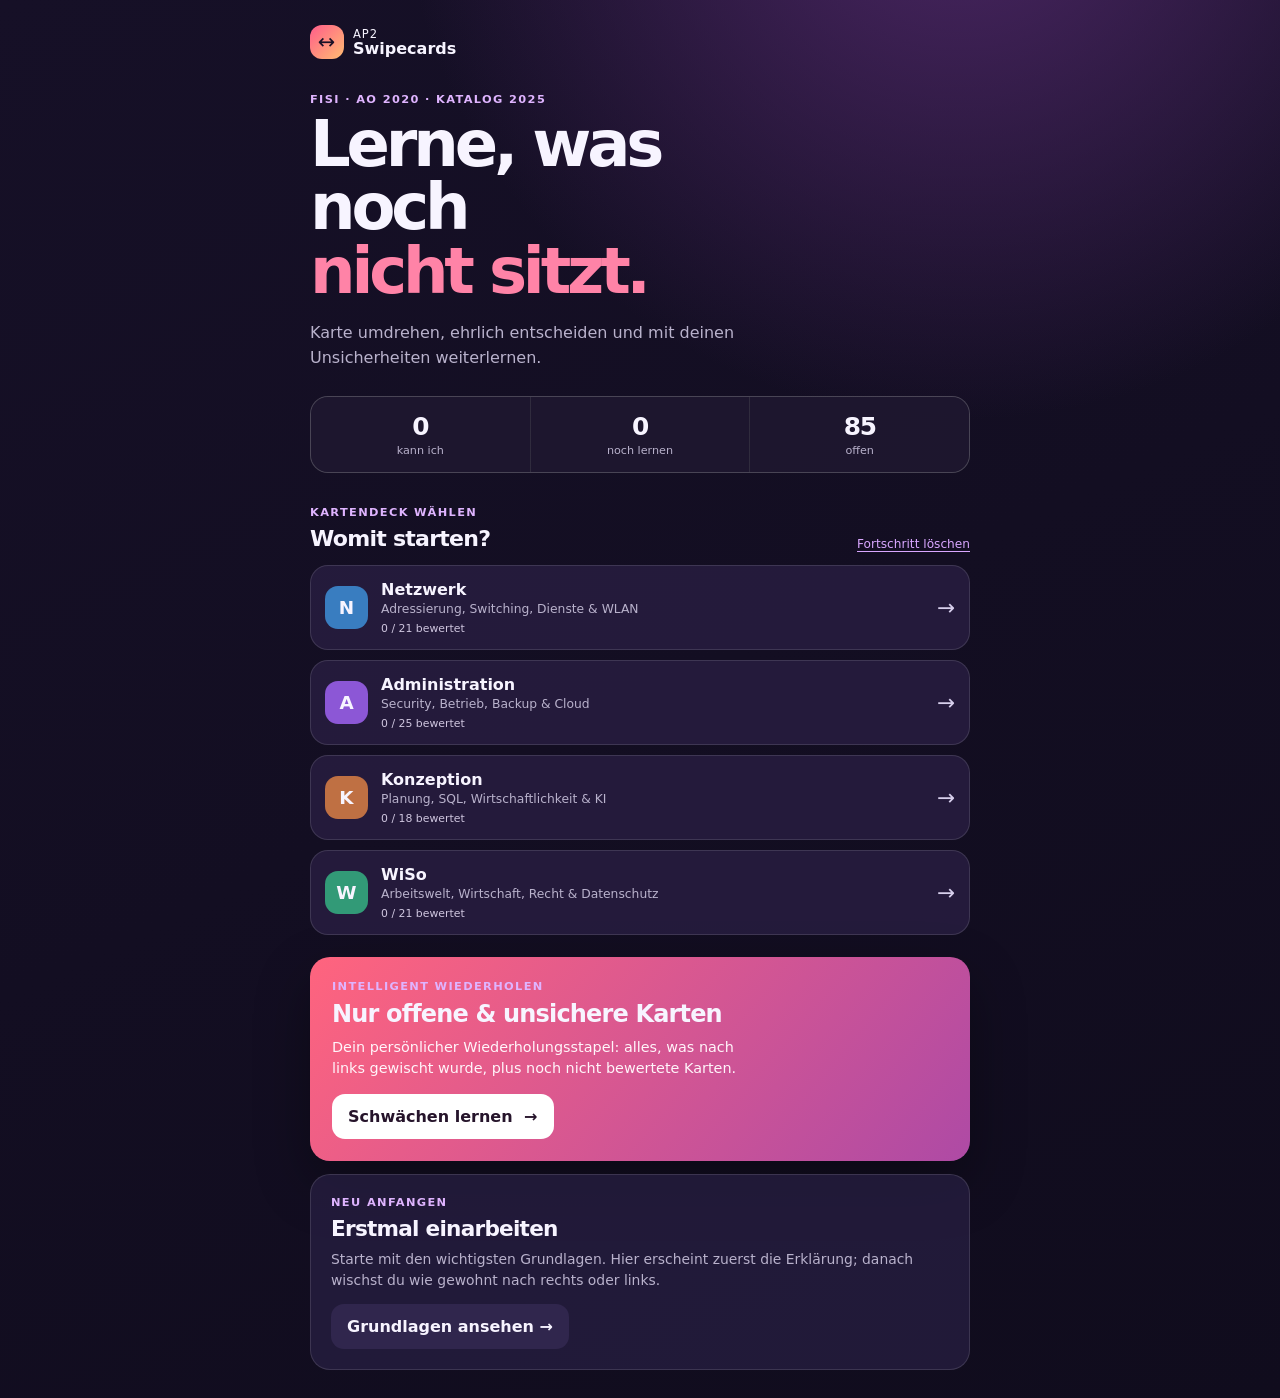
==== index.html @ cc7dbdcf "Create AP2 swipecards learning app" ====
<!doctype html>
<html lang="de">
  <head>
    <meta charset="UTF-8" />
    <meta name="viewport" content="width=device-width, initial-scale=1, viewport-fit=cover" />
    <meta name="theme-color" content="#161027" />
    <meta name="description" content="Swipe-Lernkarten für die AP2 FISI und WiSo." />
    <link rel="manifest" href="manifest.webmanifest" />
    <link rel="icon" href="icon.svg" type="image/svg+xml" />
    <link rel="stylesheet" href="styles.css" />
    <style>.onboarding-card{margin-top:13px;padding:20px;border:1px solid rgba(255,255,255,.12);border-radius:20px;background:rgba(43,33,70,.67)}.onboarding-card h2{font-size:1.35rem}.onboarding-card p:not(.eyebrow){margin:8px 0 14px;color:#b9b2cc;line-height:1.45;font-size:.87rem}</style>
    <title>AP2 Swipecards</title>
  </head>
  <body>
    <main class="app-shell">
      <header class="topbar">
        <a class="brand" href="#" aria-label="Startseite"><span class="brand-mark">↔</span><span>AP2<br><b>Swipecards</b></span></a>
        <button id="install-button" class="icon-button hidden" type="button" aria-label="App installieren">⇩</button>
      </header>

      <section id="start-view" class="view active" aria-labelledby="start-title">
        <p class="eyebrow">FISI · AO 2020 · Katalog 2025</p>
        <h1 id="start-title">Lerne, was noch<br><em>nicht sitzt.</em></h1>
        <p class="intro">Karte umdrehen, ehrlich entscheiden und mit deinen Unsicherheiten weiterlernen.</p>
        <section class="scoreboard" aria-label="Dein Lernstand">
          <div><strong id="known-count">0</strong><span>kann ich</span></div>
          <div><strong id="learn-count">0</strong><span>noch lernen</span></div>
          <div><strong id="open-count">0</strong><span>offen</span></div>
        </section>
        <section class="deck-picker" aria-labelledby="deck-title">
          <div class="section-title"><div><p class="eyebrow">Kartendeck wählen</p><h2 id="deck-title">Womit starten?</h2></div><button id="reset-button" class="text-button" type="button">Fortschritt löschen</button></div>
          <div id="deck-list" class="deck-list"></div>
        </section>
        <section class="learn-again">
          <p class="eyebrow">Intelligent wiederholen</p>
          <h2>Nur offene & unsichere Karten</h2>
          <p>Dein persönlicher Wiederholungsstapel: alles, was nach links gewischt wurde, plus noch nicht bewertete Karten.</p>
          <button id="start-priority" class="primary-button" type="button">Schwächen lernen <span>→</span></button>
        </section>
        <section class="onboarding-card">
          <p class="eyebrow">Neu anfangen</p>
          <h2>Erstmal einarbeiten</h2>
          <p>Starte mit den wichtigsten Grundlagen. Hier erscheint zuerst die Erklärung; danach wischst du wie gewohnt nach rechts oder links.</p>
          <button id="start-learning" class="secondary-button" type="button">Grundlagen ansehen <span>→</span></button>
        </section>
      </section>

      <section id="study-view" class="view" aria-live="polite">
        <div class="study-topline"><button id="back-button" class="back-button" type="button">← Übersicht</button><span id="card-counter"></span></div>
        <div class="progress-track"><span id="progress-bar"></span></div>
        <div id="card-stage" class="card-stage">
          <article id="next-card" class="study-card ghost-card" aria-hidden="true"></article>
          <article id="study-card" class="study-card" tabindex="0" aria-label="Lernkarte. Zum Umdrehen antippen.">
            <div class="card-face card-front">
              <div class="card-meta"><span id="card-category" class="chip"></span><span id="card-length"></span></div>
              <p class="card-label">Vorderseite</p>
              <h2 id="card-title"></h2>
              <p id="card-prompt" class="card-prompt"></p>
              <p class="flip-hint">Antippen zum Umdrehen <span>↻</span></p>
            </div>
            <div class="card-face card-back">
              <div class="card-meta"><span id="back-category" class="chip"></span><span class="answer-label">Antwort</span></div>
              <div id="card-answer" class="card-answer"></div>
              <p class="flip-hint">Nochmal antippen für die Frage <span>↻</span></p>
            </div>
          </article>
          <div id="empty-state" class="empty-state hidden"><span>✓</span><h2>Stapel geschafft!</h2><p>Du hast alle Karten dieses Durchgangs bewertet.</p><button id="restart-button" class="primary-button" type="button">Noch einmal mischen</button><button id="home-button" class="secondary-button" type="button">Zur Übersicht</button></div>
        </div>
        <div id="swipe-help" class="swipe-help"><span>← Noch lernen</span><span>Karte umdrehen</span><span>Kann ich →</span></div>
        <div id="controls" class="controls">
          <button id="learn-button" class="decision-button learn" type="button" aria-label="Noch lernen: nach links wischen"><span>×</span><small>Noch lernen</small></button>
          <button id="flip-button" class="flip-button" type="button" aria-label="Karte umdrehen">↻</button>
          <button id="know-button" class="decision-button know" type="button" aria-label="Kann ich: nach rechts wischen"><span>✓</span><small>Kann ich</small></button>
        </div>
        <p class="keyboard-hint">Tastatur: ← noch lernen · Leertaste drehen · → kann ich</p>
      </section>
    </main>
    <script src="cards.js"></script>
    <script src="app.js"></script>
  </body>
</html>
---- styles.css ----
:root { --ink:#f7f4ff; --muted:#b9b2cc; --surface:#231b3a; --surface-2:#30264d; --line:rgba(255,255,255,.12); --pink:#ff5c8a; --green:#44d7a8; --blue:#67b7ff; --orange:#ffad65; --shadow:0 22px 55px rgba(0,0,0,.32); font-family:Inter, ui-sans-serif,system-ui,-apple-system,BlinkMacSystemFont,"Segoe UI",sans-serif; color:var(--ink); background:#161027; }
* { box-sizing:border-box; } body { margin:0; min-height:100vh; background:radial-gradient(circle at 75% -10%,#4d2766 0,transparent 35rem),linear-gradient(155deg,#161027 0%,#100c1d 100%); } button { font:inherit; cursor:pointer; } .app-shell { max-width:700px; margin:auto; min-height:100vh; padding:18px 20px calc(28px + env(safe-area-inset-bottom)); } .topbar { height:48px; display:flex; justify-content:space-between; align-items:center; margin-bottom:26px; } .brand { color:inherit; text-decoration:none; display:flex; gap:9px; align-items:center; font-size:.72rem; line-height:.9rem; letter-spacing:.08em; } .brand b { font-size:1rem; letter-spacing:0; } .brand-mark { display:grid; place-items:center; width:34px; height:34px; border-radius:12px; color:#191126; font-size:1.3rem; background:linear-gradient(135deg,var(--pink),#ffbd72); } .icon-button,.flip-button { border:0; color:var(--ink); background:var(--surface-2); border-radius:12px; } .icon-button { width:42px; height:42px; font-size:1.25rem; } .hidden { display:none!important; } .view { display:none; } .view.active { display:block; } .eyebrow { margin:0 0 7px; color:#dfb4ff; font-weight:750; font-size:.71rem; letter-spacing:.12em; text-transform:uppercase; } h1 { max-width:500px; margin:0; font-size:clamp(2.45rem,9vw,4rem); line-height:.99; letter-spacing:-.065em; } h1 em { color:#ff83a7; font-style:normal; } h2 { margin:0; letter-spacing:-.035em; } .intro { max-width:430px; margin:18px 0 25px; color:var(--muted); line-height:1.55; } .scoreboard { display:grid; grid-template-columns:repeat(3,1fr); gap:1px; overflow:hidden; border:1px solid var(--line); border-radius:18px; background:var(--line); } .scoreboard div { padding:15px 10px; text-align:center; background:rgba(26,19,44,.86); } .scoreboard strong { display:block; font-size:1.55rem; letter-spacing:-.05em; } .scoreboard span { display:block; margin-top:3px; color:var(--muted); font-size:.7rem; } .deck-picker { margin-top:32px; } .section-title { display:flex; align-items:end; justify-content:space-between; margin-bottom:14px; } .section-title h2 { font-size:1.38rem; } .text-button { padding:0; border:0; color:#d9a7ff; background:none; font-size:.76rem; text-decoration:underline; text-underline-offset:3px; } .deck-list { display:grid; gap:10px; } .deck-card { width:100%; padding:14px; border:1px solid var(--line); border-radius:18px; color:var(--ink); display:flex; align-items:center; gap:13px; text-align:left; background:rgba(43,33,70,.72); transition:transform .16s,background .16s; } .deck-card:hover { transform:translateY(-2px); background:#352855; } .deck-icon { flex:0 0 43px; display:grid; place-items:center; width:43px; height:43px; border-radius:13px; font-weight:850; font-size:1.15rem; background:#397dc0; } .purple .deck-icon { background:#8c57d6; } .orange .deck-icon { background:#bf7043; } .green .deck-icon { background:#329a77; } .deck-copy { flex:1; min-width:0; } .deck-copy strong,.deck-copy small,.deck-copy i { display:block; } .deck-copy strong { font-size:1rem; } .deck-copy small { margin-top:3px; color:var(--muted); font-size:.77rem; white-space:nowrap; overflow:hidden; text-overflow:ellipsis; } .deck-copy i { margin-top:6px; color:#cfc6df; font-size:.68rem; font-style:normal; } .deck-arrow { color:#d7cfec; font-size:1.35rem; } .learn-again { margin-top:22px; padding:22px; border-radius:20px; background:linear-gradient(130deg,#ff647e,#ae4aa5); box-shadow:var(--shadow); } .learn-again h2 { font-size:1.5rem; } .learn-again p:not(.eyebrow) { margin:9px 0 16px; max-width:420px; color:#fff5fa; line-height:1.45; font-size:.9rem; } .primary-button,.secondary-button { border:0; border-radius:13px; font-weight:750; padding:13px 16px; } .primary-button { color:#26142b; background:#fff; } .primary-button span { margin-left:6px; } .secondary-button { color:var(--ink); background:var(--surface-2); } .study-topline { display:flex; justify-content:space-between; align-items:center; color:var(--muted); font-size:.78rem; } .back-button { padding:6px 0; border:0; color:var(--ink); background:none; font-weight:700; } .progress-track { height:5px; margin:14px 0 21px; overflow:hidden; border-radius:5px; background:rgba(255,255,255,.12); } .progress-track span { display:block; width:0; height:100%; background:linear-gradient(90deg,#ff7399,#d67dff); transition:width .3s; } .card-stage { position:relative; min-height:455px; perspective:1200px; } .study-card { position:relative; z-index:2; width:100%; min-height:455px; transform-style:preserve-3d; transition:transform .38s cubic-bezier(.2,.8,.2,1),opacity .2s; user-select:none; touch-action:pan-y; outline:none; } .study-card.flipped { transform:rotateY(180deg); } .card-face { position:absolute; inset:0; display:flex; flex-direction:column; padding:25px; overflow:auto; border:1px solid rgba(255,255,255,.16); border-radius:27px; backface-visibility:hidden; background:linear-gradient(145deg,#382c5d,#251d40); box-shadow:var(--shadow); } .card-back { transform:rotateY(180deg); background:linear-gradient(145deg,#51395e,#2e2146); } .card-meta { display:flex; justify-content:space-between; align-items:center; gap:10px; color:var(--muted); font-size:.72rem; } .chip { padding:5px 9px; border-radius:99px; color:#f8e8ff; background:rgba(213,126,255,.24); font-weight:700; } .card-label,.answer-label { margin:47px 0 10px; color:#d9bbf5; font-size:.7rem; letter-spacing:.14em; font-weight:800; text-transform:uppercase; } .answer-label { margin:0; } .card-face h2 { font-size:clamp(1.72rem,6vw,2.25rem); line-height:1.08; } .card-prompt { margin:17px 0 auto; color:#faf8ff; font-size:1.08rem; line-height:1.53; } .card-answer { margin-top:40px; margin-bottom:auto; color:#fff9ff; font-size:1.02rem; line-height:1.6; } .flip-hint { margin:24px 0 0; color:#c7bddb; font-size:.75rem; text-align:center; } .flip-hint span { font-size:1rem; } .ghost-card { position:absolute; z-index:1; top:10px; left:10px; right:10px; min-height:445px; padding:20px; overflow:hidden; border-radius:27px; color:rgba(255,255,255,.35); background:#221a39; border:1px solid var(--line); } .intent-left { box-shadow:-14px 0 0 rgba(255,92,138,.8),var(--shadow); } .intent-right { box-shadow:14px 0 0 rgba(68,215,168,.8),var(--shadow); } .leave-left { transform:translateX(-130%) rotate(-18deg)!important; opacity:0; } .leave-right { transform:translateX(130%) rotate(18deg)!important; opacity:0; } .controls { display:grid; grid-template-columns:1fr 55px 1fr; align-items:center; gap:15px; margin:24px auto 0; max-width:480px; } .decision-button { display:flex; align-items:center; justify-content:center; gap:8px; min-height:54px; border-radius:16px; font-weight:800; border:1px solid; } .decision-button span { font-size:1.6rem; line-height:1; } .decision-button small { font-size:.78rem; } .learn { color:#ffb5c7; border-color:#82445d; background:#3c2136; } .know { color:#a8f7df; border-color:#3d866f; background:#183b37; } .flip-button { height:55px; font-size:1.3rem; } .swipe-help { display:flex; justify-content:space-between; margin:19px 6px 0; color:var(--muted); font-size:.69rem; } .swipe-help span:nth-child(2) { color:#d9b5ff; } .keyboard-hint { margin:20px 0 0; color:#857b9c; font-size:.7rem; text-align:center; } .empty-state { position:absolute; inset:0; z-index:4; display:flex; flex-direction:column; align-items:center; justify-content:center; text-align:center; padding:34px; border-radius:27px; background:linear-gradient(145deg,#382c5d,#251d40); box-shadow:var(--shadow); } .empty-state>span { display:grid; place-items:center; width:68px; height:68px; margin-bottom:18px; border-radius:50%; color:#211733; background:var(--green); font-size:2rem; font-weight:900; } .empty-state h2 { font-size:2rem; } .empty-state p { max-width:290px; color:var(--muted); line-height:1.5; } .empty-state button { margin-top:8px; } @media (max-width:380px) { .app-shell { padding-inline:14px; } .card-face { padding:20px; } .card-stage,.study-card { min-height:430px; } .controls { gap:8px; } .decision-button small { font-size:.69rem; } }
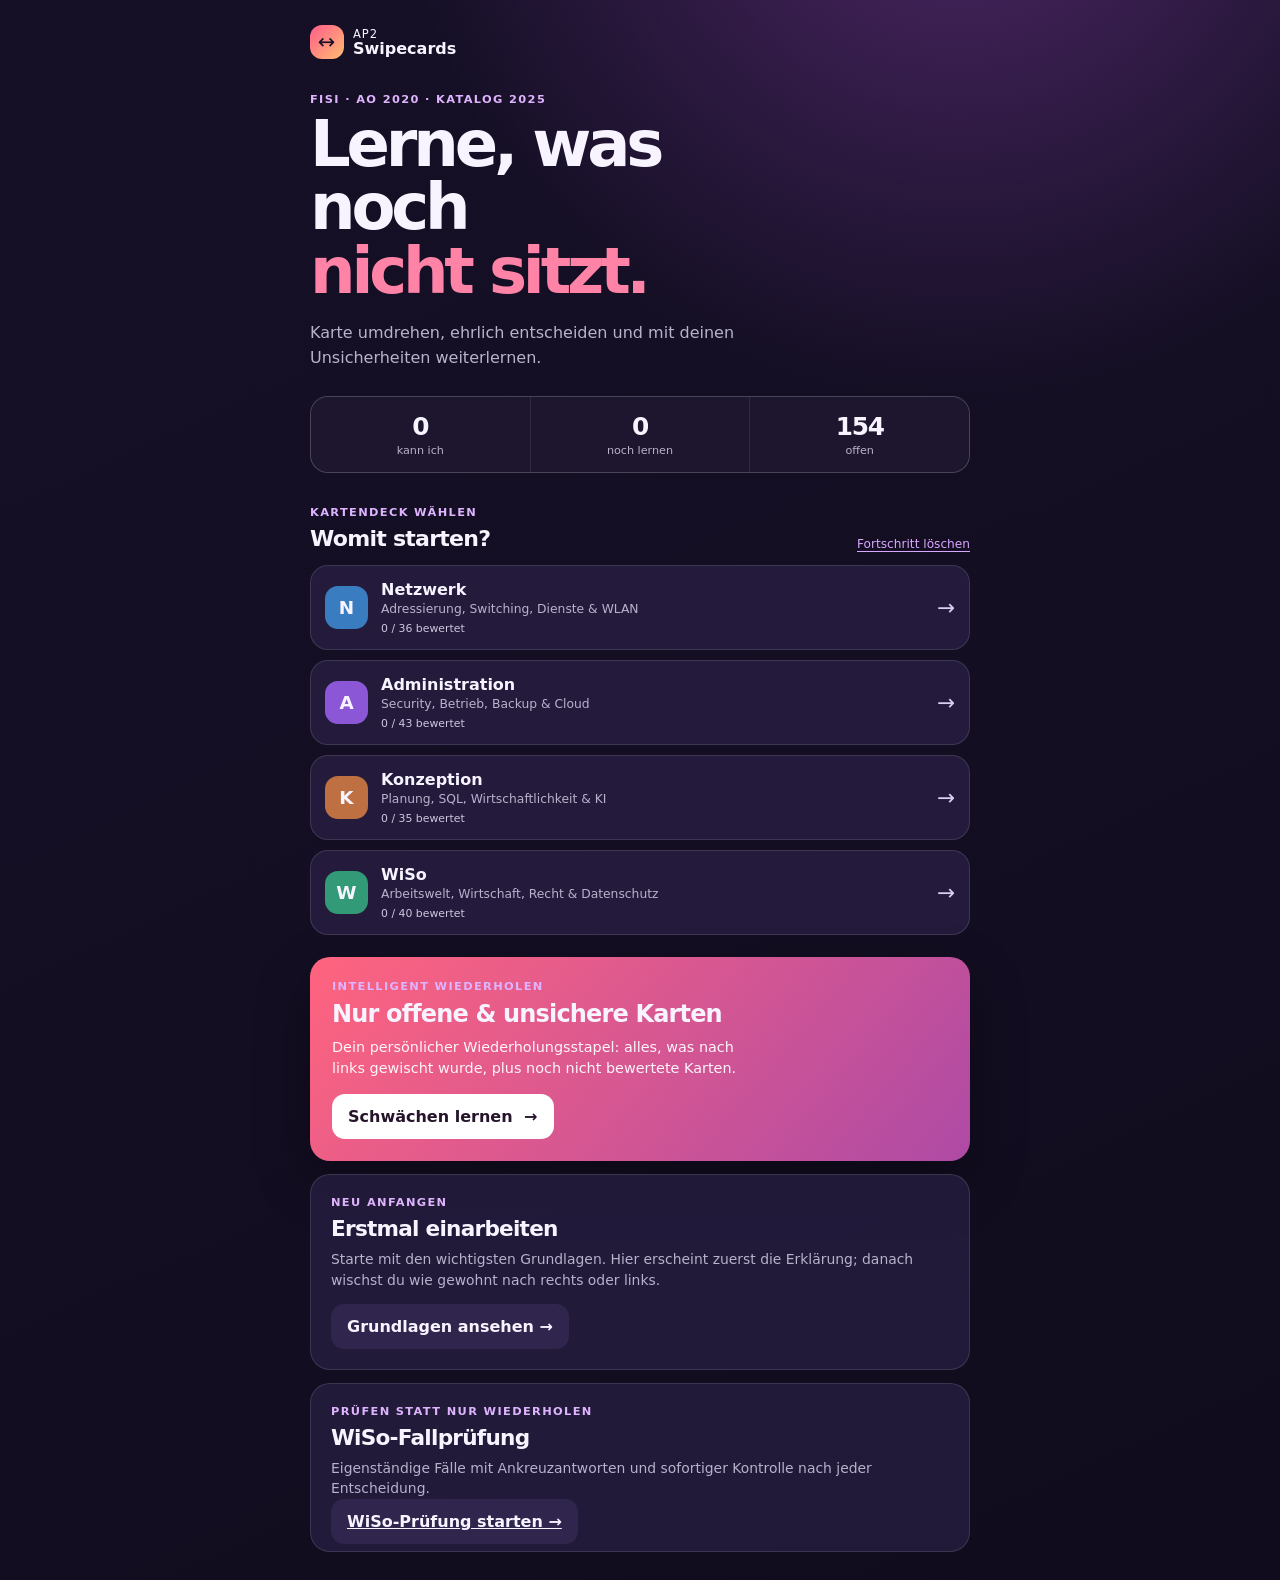
==== commit 6384ef14: "Add WiSo case-based examination trainer and Pages deploy" ====
--- a/index.html
+++ b/index.html
@@ -43,6 +43,12 @@
           <p>Starte mit den wichtigsten Grundlagen. Hier erscheint zuerst die Erklärung; danach wischst du wie gewohnt nach rechts oder links.</p>
           <button id="start-learning" class="secondary-button" type="button">Grundlagen ansehen <span>→</span></button>
         </section>
+        <section class="onboarding-card">
+          <p class="eyebrow">Prüfen statt nur wiederholen</p>
+          <h2>WiSo-Fallprüfung</h2>
+          <p>Eigenständige Fälle mit Ankreuzantworten und sofortiger Kontrolle nach jeder Entscheidung.</p>
+          <a class="secondary-button" href="wiso-pruefung.html">WiSo-Prüfung starten →</a>
+        </section>
       </section>
 
       <section id="study-view" class="view" aria-live="polite">
